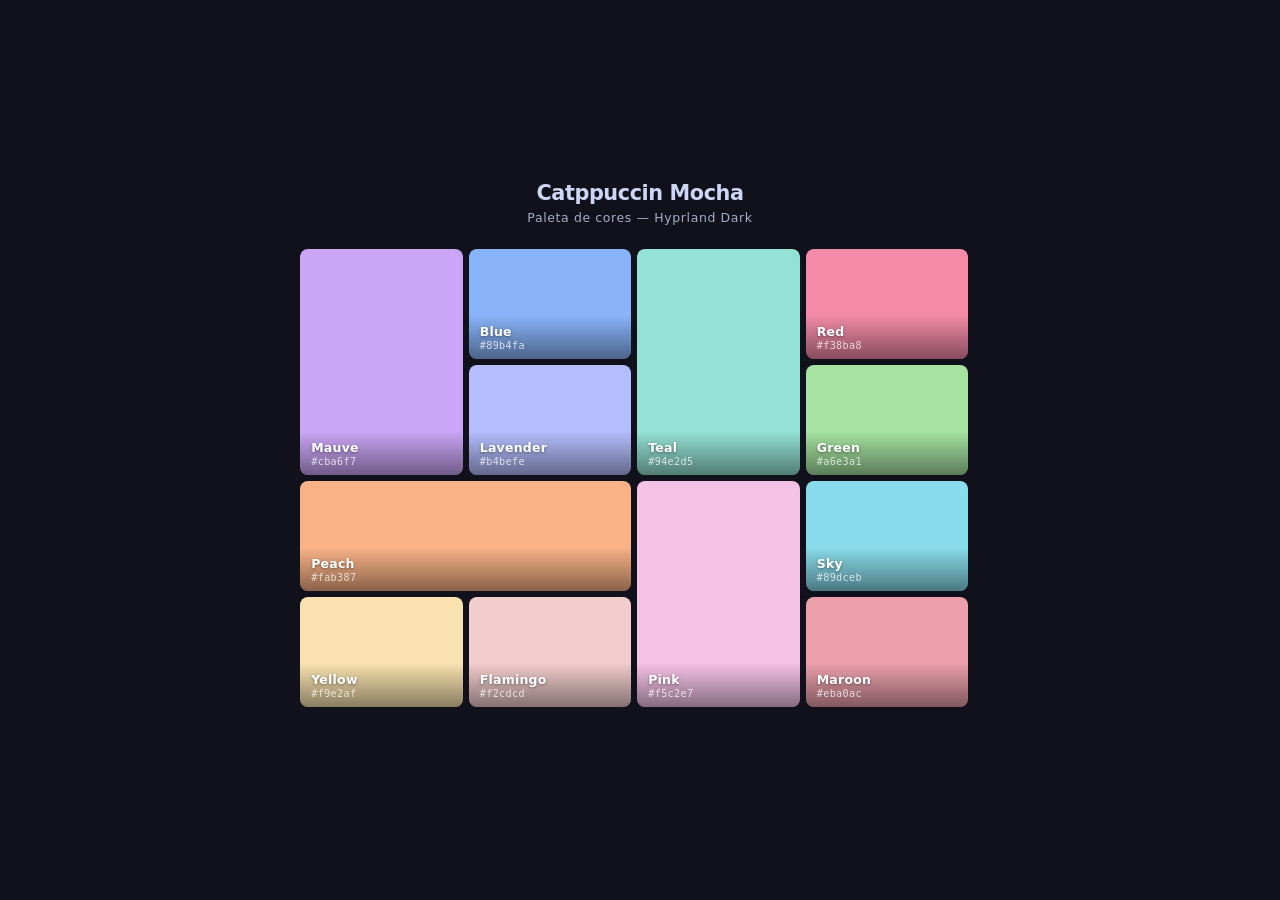
==== item2/index.html @ bc52e563 "Trabalho 1 - Design Web: 4 itens HTML/CSS com tema Catppuccin Mocha" ====
<!DOCTYPE html>
<html lang="pt-BR">
<head>
  <meta charset="UTF-8">
  <title>Item 2 — Layout Colorido</title>
  <link rel="stylesheet" href="style.css">
</head>
<body>
  <main class="wrapper">

    <header class="page-header">
      <h1>Catppuccin Mocha</h1>
      <p>Paleta de cores &mdash; Hyprland Dark</p>
    </header>

    <div class="color-grid">
      <div class="cell" style="grid-area: mauve; background: #cba6f7;">
        <span class="label"><b>Mauve</b><small>#cba6f7</small></span>
      </div>
      <div class="cell" style="grid-area: blue; background: #89b4fa;">
        <span class="label"><b>Blue</b><small>#89b4fa</small></span>
      </div>
      <div class="cell" style="grid-area: teal; background: #94e2d5;">
        <span class="label"><b>Teal</b><small>#94e2d5</small></span>
      </div>
      <div class="cell" style="grid-area: red; background: #f38ba8;">
        <span class="label"><b>Red</b><small>#f38ba8</small></span>
      </div>
      <div class="cell" style="grid-area: lavnd; background: #b4befe;">
        <span class="label"><b>Lavender</b><small>#b4befe</small></span>
      </div>
      <div class="cell" style="grid-area: green; background: #a6e3a1;">
        <span class="label"><b>Green</b><small>#a6e3a1</small></span>
      </div>
      <div class="cell" style="grid-area: peach; background: #fab387;">
        <span class="label"><b>Peach</b><small>#fab387</small></span>
      </div>
      <div class="cell" style="grid-area: pink; background: #f5c2e7;">
        <span class="label"><b>Pink</b><small>#f5c2e7</small></span>
      </div>
      <div class="cell" style="grid-area: sky; background: #89dceb;">
        <span class="label"><b>Sky</b><small>#89dceb</small></span>
      </div>
      <div class="cell" style="grid-area: yello; background: #f9e2af;">
        <span class="label"><b>Yellow</b><small>#f9e2af</small></span>
      </div>
      <div class="cell" style="grid-area: flamn; background: #f2cdcd;">
        <span class="label"><b>Flamingo</b><small>#f2cdcd</small></span>
      </div>
      <div class="cell" style="grid-area: marrn; background: #eba0ac;">
        <span class="label"><b>Maroon</b><small>#eba0ac</small></span>
      </div>
      <div class="cell" style="grid-area: sapph; background: #74c7ec;">
        <span class="label"><b>Sapphire</b><small>#74c7ec</small></span>
      </div>
    </div>

  </main>
</body>
</html>
---- item2/style.css ----
/* ================================================
   Catppuccin Mocha — Hyprland Dark
   Item 2: Layout Colorido
   ================================================ */
:root {
  --crust:  #11111b;
  --mantle: #181825;
  --text:   #cdd6f4;
  --sub:    #a6adc8;
}

* { box-sizing: border-box; margin: 0; padding: 0; }

body {
  background: var(--crust);
  font-family: 'Segoe UI', system-ui, sans-serif;
  min-height: 100vh;
  display: flex;
  align-items: center;
  justify-content: center;
  padding: 2.5rem;
}

.wrapper {
  width: 100%;
  max-width: 680px;
  display: flex;
  flex-direction: column;
  gap: 1.5rem;
}

.page-header {
  text-align: center;
}
.page-header h1 {
  color: var(--text);
  font-size: 1.3rem;
  font-weight: 700;
  letter-spacing: -0.02em;
}
.page-header p {
  color: var(--sub);
  font-size: 0.78rem;
  margin-top: 0.3rem;
  letter-spacing: 0.05em;
}

/* ---- COLOR GRID ---- */

.color-grid {
  display: grid;
  grid-template-columns: repeat(4, 1fr);
  grid-template-rows: repeat(4, 110px);
  gap: 6px;
  grid-template-areas:
    "mauve blue  teal  red  "
    "mauve lavnd teal  green"
    "peach peach pink  sky  "
    "yello flamn pink  marrn";
}

/* sapphire is not used in the main grid — placed as an extra below */
/* Removed sapphire from grid to keep 13 cells fitting the 4x4=16 area cleanly */

.cell {
  border-radius: 8px;
  position: relative;
  overflow: hidden;
  cursor: default;
  transition: transform 0.2s, filter 0.2s;
}
.cell:hover {
  transform: scale(1.03);
  filter: brightness(1.08);
  z-index: 1;
}

.label {
  position: absolute;
  bottom: 0;
  left: 0;
  right: 0;
  padding: 0.55rem 0.7rem 0.5rem;
  background: linear-gradient(to top, rgba(0,0,0,0.45) 0%, transparent 100%);
  display: flex;
  flex-direction: column;
  gap: 0.05rem;
}
.label b {
  color: #fff;
  font-size: 0.78rem;
  font-weight: 700;
  text-shadow: 0 1px 3px rgba(0,0,0,0.4);
  letter-spacing: 0.02em;
}
.label small {
  color: rgba(255,255,255,0.75);
  font-size: 0.63rem;
  font-family: monospace;
  letter-spacing: 0.04em;
}
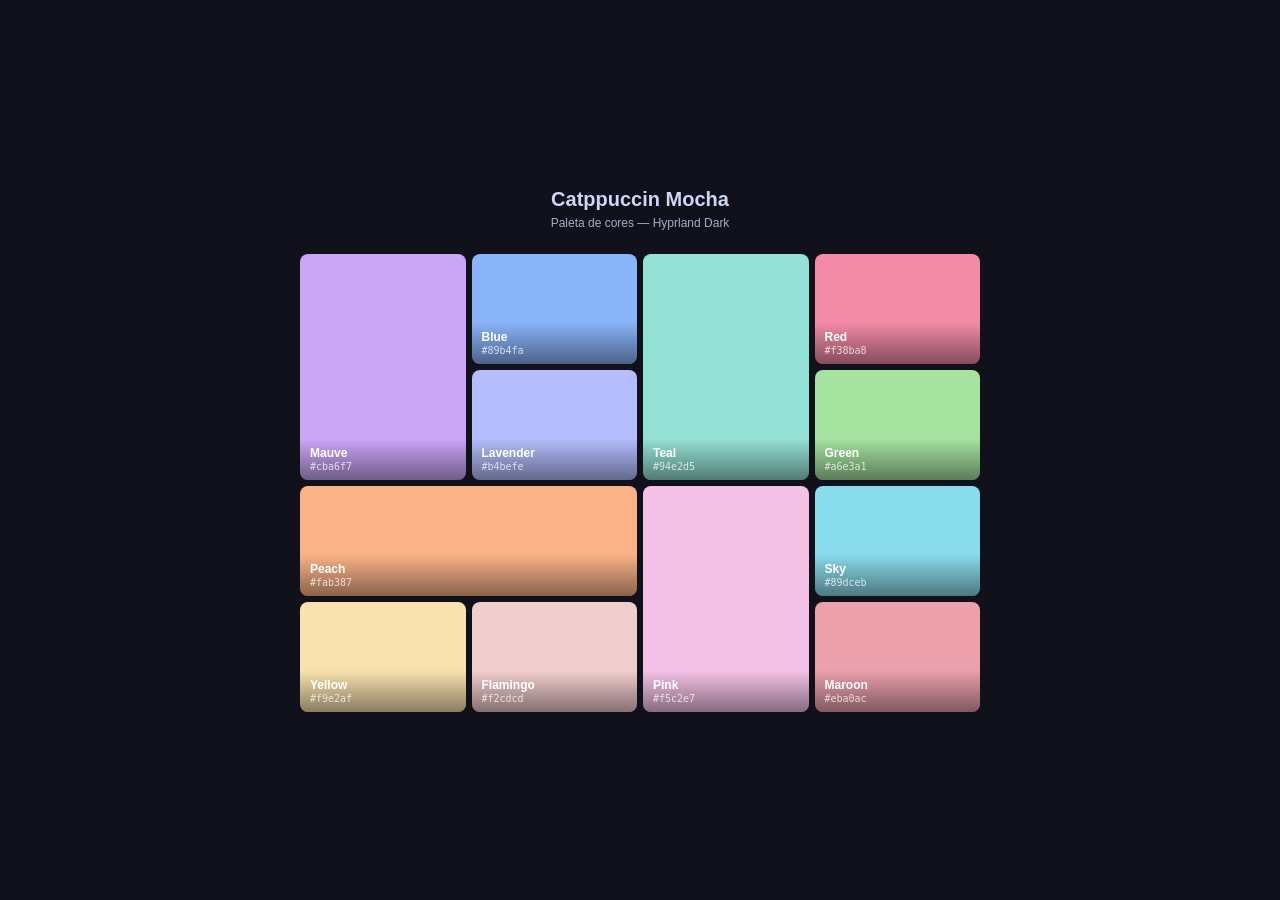
==== commit 45d3e67a: "refatorando os itens" ====
--- a/item2/index.html
+++ b/item2/index.html
@@ -2,59 +2,58 @@
 <html lang="pt-BR">
 <head>
   <meta charset="UTF-8">
-  <title>Item 2 — Layout Colorido</title>
+  <title>Item 2</title>
   <link rel="stylesheet" href="style.css">
 </head>
 <body>
-  <main class="wrapper">
 
-    <header class="page-header">
+  <div id="pagina">
+
+    <div id="cabecalho">
       <h1>Catppuccin Mocha</h1>
       <p>Paleta de cores &mdash; Hyprland Dark</p>
-    </header>
+    </div>
 
-    <div class="color-grid">
-      <div class="cell" style="grid-area: mauve; background: #cba6f7;">
-        <span class="label"><b>Mauve</b><small>#cba6f7</small></span>
+    <div id="grade">
+      <div class="cor" id="mauve" style="background: #cba6f7;">
+        <div class="etiqueta"><b>Mauve</b><small>#cba6f7</small></div>
       </div>
-      <div class="cell" style="grid-area: blue; background: #89b4fa;">
-        <span class="label"><b>Blue</b><small>#89b4fa</small></span>
+      <div class="cor" id="blue" style="background: #89b4fa;">
+        <div class="etiqueta"><b>Blue</b><small>#89b4fa</small></div>
       </div>
-      <div class="cell" style="grid-area: teal; background: #94e2d5;">
-        <span class="label"><b>Teal</b><small>#94e2d5</small></span>
+      <div class="cor" id="teal" style="background: #94e2d5;">
+        <div class="etiqueta"><b>Teal</b><small>#94e2d5</small></div>
       </div>
-      <div class="cell" style="grid-area: red; background: #f38ba8;">
-        <span class="label"><b>Red</b><small>#f38ba8</small></span>
+      <div class="cor" id="red" style="background: #f38ba8;">
+        <div class="etiqueta"><b>Red</b><small>#f38ba8</small></div>
       </div>
-      <div class="cell" style="grid-area: lavnd; background: #b4befe;">
-        <span class="label"><b>Lavender</b><small>#b4befe</small></span>
+      <div class="cor" id="lavnd" style="background: #b4befe;">
+        <div class="etiqueta"><b>Lavender</b><small>#b4befe</small></div>
       </div>
-      <div class="cell" style="grid-area: green; background: #a6e3a1;">
-        <span class="label"><b>Green</b><small>#a6e3a1</small></span>
+      <div class="cor" id="green" style="background: #a6e3a1;">
+        <div class="etiqueta"><b>Green</b><small>#a6e3a1</small></div>
       </div>
-      <div class="cell" style="grid-area: peach; background: #fab387;">
-        <span class="label"><b>Peach</b><small>#fab387</small></span>
+      <div class="cor" id="peach" style="background: #fab387;">
+        <div class="etiqueta"><b>Peach</b><small>#fab387</small></div>
       </div>
-      <div class="cell" style="grid-area: pink; background: #f5c2e7;">
-        <span class="label"><b>Pink</b><small>#f5c2e7</small></span>
+      <div class="cor" id="pink" style="background: #f5c2e7;">
+        <div class="etiqueta"><b>Pink</b><small>#f5c2e7</small></div>
       </div>
-      <div class="cell" style="grid-area: sky; background: #89dceb;">
-        <span class="label"><b>Sky</b><small>#89dceb</small></span>
+      <div class="cor" id="sky" style="background: #89dceb;">
+        <div class="etiqueta"><b>Sky</b><small>#89dceb</small></div>
       </div>
-      <div class="cell" style="grid-area: yello; background: #f9e2af;">
-        <span class="label"><b>Yellow</b><small>#f9e2af</small></span>
+      <div class="cor" id="yello" style="background: #f9e2af;">
+        <div class="etiqueta"><b>Yellow</b><small>#f9e2af</small></div>
       </div>
-      <div class="cell" style="grid-area: flamn; background: #f2cdcd;">
-        <span class="label"><b>Flamingo</b><small>#f2cdcd</small></span>
+      <div class="cor" id="flamn" style="background: #f2cdcd;">
+        <div class="etiqueta"><b>Flamingo</b><small>#f2cdcd</small></div>
       </div>
-      <div class="cell" style="grid-area: marrn; background: #eba0ac;">
-        <span class="label"><b>Maroon</b><small>#eba0ac</small></span>
-      </div>
-      <div class="cell" style="grid-area: sapph; background: #74c7ec;">
-        <span class="label"><b>Sapphire</b><small>#74c7ec</small></span>
+      <div class="cor" id="marrn" style="background: #eba0ac;">
+        <div class="etiqueta"><b>Maroon</b><small>#eba0ac</small></div>
       </div>
     </div>
 
-  </main>
+  </div>
+
 </body>
 </html>
--- a/item2/style.css
+++ b/item2/style.css
@@ -1,53 +1,43 @@
-/* ================================================
-   Catppuccin Mocha — Hyprland Dark
-   Item 2: Layout Colorido
-   ================================================ */
-:root {
-  --crust:  #11111b;
-  --mantle: #181825;
-  --text:   #cdd6f4;
-  --sub:    #a6adc8;
+* {
+  box-sizing: border-box;
+  margin: 0;
+  padding: 0;
 }
 
-* { box-sizing: border-box; margin: 0; padding: 0; }
-
 body {
-  background: var(--crust);
-  font-family: 'Segoe UI', system-ui, sans-serif;
+  background: #11111b;
+  font-family: 'Segoe UI', sans-serif;
   min-height: 100vh;
   display: flex;
   align-items: center;
   justify-content: center;
-  padding: 2.5rem;
+  padding: 40px;
 }
 
-.wrapper {
-  width: 100%;
-  max-width: 680px;
+#pagina {
+  width: 680px;
   display: flex;
   flex-direction: column;
-  gap: 1.5rem;
+  gap: 24px;
 }
 
-.page-header {
+#cabecalho {
   text-align: center;
 }
-.page-header h1 {
-  color: var(--text);
-  font-size: 1.3rem;
+
+#cabecalho h1 {
+  color: #cdd6f4;
+  font-size: 20px;
   font-weight: 700;
-  letter-spacing: -0.02em;
-}
-.page-header p {
-  color: var(--sub);
-  font-size: 0.78rem;
-  margin-top: 0.3rem;
-  letter-spacing: 0.05em;
 }
 
-/* ---- COLOR GRID ---- */
+#cabecalho p {
+  color: #a6adc8;
+  font-size: 12px;
+  margin-top: 5px;
+}
 
-.color-grid {
+#grade {
   display: grid;
   grid-template-columns: repeat(4, 1fr);
   grid-template-rows: repeat(4, 110px);
@@ -59,43 +49,51 @@
     "yello flamn pink  marrn";
 }
 
-/* sapphire is not used in the main grid — placed as an extra below */
-/* Removed sapphire from grid to keep 13 cells fitting the 4x4=16 area cleanly */
+#mauve  { grid-area: mauve; }
+#blue   { grid-area: blue;  }
+#teal   { grid-area: teal;  }
+#red    { grid-area: red;   }
+#lavnd  { grid-area: lavnd; }
+#green  { grid-area: green; }
+#peach  { grid-area: peach; }
+#pink   { grid-area: pink;  }
+#sky    { grid-area: sky;   }
+#yello  { grid-area: yello; }
+#flamn  { grid-area: flamn; }
+#marrn  { grid-area: marrn; }
 
-.cell {
+.cor {
   border-radius: 8px;
   position: relative;
   overflow: hidden;
   cursor: default;
-  transition: transform 0.2s, filter 0.2s;
-}
-.cell:hover {
-  transform: scale(1.03);
-  filter: brightness(1.08);
-  z-index: 1;
+  transition: transform 0.2s;
 }
 
-.label {
+.cor:hover {
+  transform: scale(1.03);
+}
+
+.etiqueta {
   position: absolute;
   bottom: 0;
   left: 0;
   right: 0;
-  padding: 0.55rem 0.7rem 0.5rem;
-  background: linear-gradient(to top, rgba(0,0,0,0.45) 0%, transparent 100%);
+  padding: 8px 10px;
+  background: linear-gradient(to top, rgba(0,0,0,0.45), transparent);
   display: flex;
   flex-direction: column;
-  gap: 0.05rem;
+  gap: 1px;
 }
-.label b {
+
+.etiqueta b {
   color: #fff;
-  font-size: 0.78rem;
+  font-size: 12px;
   font-weight: 700;
-  text-shadow: 0 1px 3px rgba(0,0,0,0.4);
-  letter-spacing: 0.02em;
 }
-.label small {
+
+.etiqueta small {
   color: rgba(255,255,255,0.75);
-  font-size: 0.63rem;
+  font-size: 10px;
   font-family: monospace;
-  letter-spacing: 0.04em;
 }
